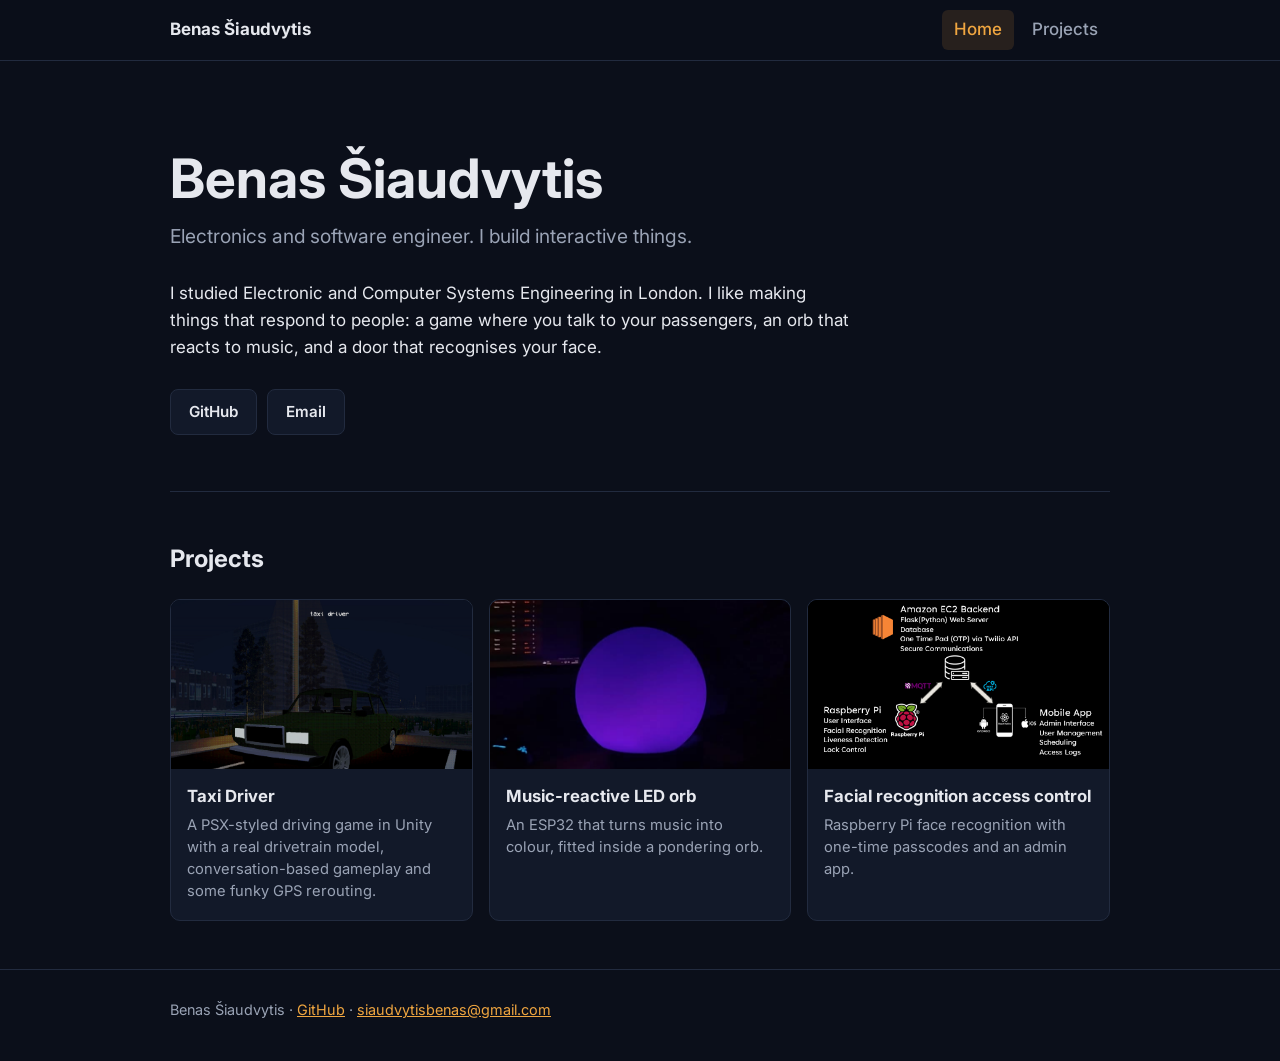
==== index.html @ 27dfde6b "Portfolio website launch" ====
<!doctype html>
<html lang="en">
<head>
  <meta charset="utf-8">
  <meta name="viewport" content="width=device-width, initial-scale=1">
  <title>Benas Šiaudvytis</title>
  <meta name="description" content="Projects by Benas Šiaudvytis: a Unity driving game, a music-reactive LED orb and a facial recognition access system.">
  <link rel="preconnect" href="https://fonts.googleapis.com">
  <link rel="preconnect" href="https://fonts.gstatic.com" crossorigin>
  <link href="https://fonts.googleapis.com/css2?family=Inter:wght@400;500;600;700&display=swap" rel="stylesheet">
  <link rel="stylesheet" href="style.css">
</head>
<body>
  <header class="site-header">
    <div class="wrap">
      <a class="brand" href="index.html">Benas Šiaudvytis</a>
      <nav class="nav">
        <a href="index.html" aria-current="page">Home</a>
        <a href="projects.html">Projects</a>
      </nav>
    </div>
  </header>

  <main class="wrap">
    <section class="hero">
      <h1>Benas Šiaudvytis</h1>
      <p class="tagline">Electronics and software engineer. I build interactive things.</p>
      <p>I studied Electronic and Computer Systems Engineering in London. I like making things that respond to people: a game where you talk to your passengers, an orb that reacts to music, and a door that recognises your face.</p>
      <div class="links">
        <a class="btn" href="https://github.com/FizziMilk">GitHub</a>
        <a class="btn" href="mailto:siaudvytisbenas@gmail.com">Email</a>
      </div>
    </section>

    <section class="section">
      <h2>Projects</h2>
      <div class="cards">
        <a class="card" href="projects.html#taxi">
          <img class="thumb" src="assets/taxi/headline.jpg" alt="A green Lada under a street lamp with the title taxi driver" loading="lazy">
          <div class="body">
            <h3>Taxi Driver</h3>
            <p>A PSX-styled driving game in Unity with a real drivetrain model, conversation-based gameplay and some funky GPS rerouting.</p>
          </div>
        </a>
        <a class="card" href="projects.html#orb">
          <img class="thumb" style="object-position: center" src="assets/orb/orb-music-poster.jpg" alt="The orb glowing purple in a dark room" loading="lazy">
          <div class="body">
            <h3>Music-reactive LED orb</h3>
            <p>An ESP32 that turns music into colour, fitted inside a pondering orb.</p>
          </div>
        </a>
        <a class="card" href="projects.html#access">
          <img class="thumb contain" src="assets/iot/system-overview.png" alt="System diagram of the access control system" loading="lazy">
          <div class="body">
            <h3>Facial recognition access control</h3>
            <p>Raspberry Pi face recognition with one-time passcodes and an admin app.</p>
          </div>
        </a>
      </div>
    </section>

  </main>

  <footer class="site-footer">
    <div class="wrap">Benas Šiaudvytis · <a href="https://github.com/FizziMilk">GitHub</a> · <a href="mailto:siaudvytisbenas@gmail.com">siaudvytisbenas@gmail.com</a></div>
  </footer>
</body>
</html>
---- style.css ----
:root {
  /* Night city: deep navy ground, sodium street-lamp amber as the one accent */
  --bg: #0b0f1a;
  --surface: #121929;
  --text: #e6e8ee;
  --muted: #9aa3b5;
  --line: #222b3f;
  --accent: #f0a640;
  --accent-hover: #ffbd5c;
  --accent-soft: rgba(240, 166, 64, 0.12);
  --on-accent: #0b0f1a;
  --media-bg: #070a12;
  --max: 980px;
  color-scheme: dark;
}

* { box-sizing: border-box; }

html { scroll-behavior: smooth; }

body {
  margin: 0;
  background: var(--bg);
  color: var(--text);
  font-family: "Inter", system-ui, -apple-system, "Segoe UI", Roboto, sans-serif;
  font-size: 17px;
  line-height: 1.6;
}

a { color: var(--accent); }
a:hover { text-decoration-thickness: 2px; }
:focus-visible { outline: 2px solid var(--accent); outline-offset: 2px; }

img, video { display: block; max-width: 100%; }

.wrap { max-width: var(--max); margin: 0 auto; padding: 0 20px; }

/* Header and navigation */
.site-header {
  position: sticky; top: 0; z-index: 10;
  background: rgba(11, 15, 26, 0.88);
  backdrop-filter: blur(6px);
  border-bottom: 1px solid var(--line);
}
.site-header .wrap {
  display: flex; align-items: center; justify-content: space-between;
  height: 60px;
}
.brand { font-weight: 700; color: var(--text); text-decoration: none; }
.nav { display: flex; gap: 6px; }
.nav a {
  color: var(--muted); text-decoration: none; font-weight: 500;
  padding: 6px 12px; border-radius: 6px;
}
.nav a:hover { color: var(--text); background: var(--surface); }
.nav a[aria-current="page"] { color: var(--accent); background: var(--accent-soft); }

/* Home page */
.hero { padding: 88px 0 56px; }
.hero h1 { font-size: clamp(2.2rem, 6vw, 3.4rem); line-height: 1.1; margin: 0 0 12px; }
.hero .tagline { font-size: 1.2rem; color: var(--muted); margin: 0 0 28px; max-width: 640px; }
.hero p { max-width: 680px; }

.links { display: flex; flex-wrap: wrap; gap: 10px; margin-top: 28px; }
.btn {
  display: inline-block; padding: 10px 18px; border-radius: 8px;
  border: 1px solid var(--line); background: var(--surface);
  color: var(--text); text-decoration: none; font-weight: 600; font-size: 0.95rem;
}
.btn:hover { border-color: var(--accent); color: var(--accent); }
.btn.primary { background: var(--accent); border-color: var(--accent); color: var(--on-accent); }
.btn.primary:hover { background: var(--accent-hover); border-color: var(--accent-hover); }

.section { padding: 48px 0; border-top: 1px solid var(--line); }
.section h2 { font-size: 1.5rem; margin: 0 0 20px; }

.cards { display: grid; grid-template-columns: repeat(3, 1fr); gap: 16px; }
.card {
  display: block; background: var(--surface); border: 1px solid var(--line);
  border-radius: 10px; overflow: hidden; color: var(--text); text-decoration: none;
}
.card:hover { border-color: var(--accent); }
.card .thumb { aspect-ratio: 16 / 9; background: var(--media-bg); object-fit: cover; object-position: center top; width: 100%; }
.card .thumb.empty {
  display: flex; align-items: center; justify-content: center;
  color: var(--muted); font-size: 0.85rem;
}
.card .body { padding: 14px 16px 18px; }
.card h3 { margin: 0 0 4px; font-size: 1.05rem; }
.card p { margin: 0; color: var(--muted); font-size: 0.92rem; line-height: 1.5; }

.skills { display: grid; grid-template-columns: 180px 1fr; gap: 10px 24px; margin: 0; }
.skills dt { font-weight: 600; }
.skills dd { margin: 0; color: var(--muted); }

/* Projects page */
.page-title { padding: 56px 0 8px; }
.page-title h1 { margin: 0 0 8px; font-size: 2.2rem; }
.page-title p { margin: 0; color: var(--muted); }

.jump { display: flex; flex-wrap: wrap; gap: 8px; margin: 24px 0 0; padding: 0; list-style: none; }
.jump a {
  display: inline-block; padding: 6px 12px; border: 1px solid var(--line);
  border-radius: 999px; color: var(--text); text-decoration: none; font-size: 0.9rem;
}
.jump a:hover { border-color: var(--accent); color: var(--accent); }

.project { padding: 56px 0; border-top: 1px solid var(--line); scroll-margin-top: 70px; }
.project:first-of-type { border-top: 0; }
.project h2 { font-size: 1.8rem; margin: 0 0 4px; }
.project .summary { color: var(--muted); margin: 0 0 24px; font-size: 1.05rem; }

.media { background: var(--media-bg); border-radius: 10px; overflow: hidden; }
.media img, .media video { width: 100%; height: auto; }
figure { margin: 0; }
figcaption { font-size: 0.88rem; color: var(--muted); padding: 8px 2px 0; }

.headline { margin-bottom: 28px; }

.clips { display: grid; grid-template-columns: repeat(2, 1fr); gap: 20px; margin: 28px 0; }
.clips figure:first-child { grid-column: 1 / -1; }

.gallery { display: grid; grid-template-columns: repeat(3, 1fr); gap: 12px; margin: 28px 0; }
.gallery .media { aspect-ratio: 16 / 9; }
.gallery img { height: 100%; object-fit: cover; }

.detail { display: grid; grid-template-columns: repeat(3, 1fr); gap: 24px; margin: 28px 0; }
.detail h3 {
  font-size: 0.8rem; text-transform: uppercase; letter-spacing: 0.06em;
  color: var(--accent); margin: 0 0 8px;
}
.detail p, .detail ul { margin: 0; font-size: 0.95rem; }
.detail ul { padding-left: 18px; }
.detail li { margin-bottom: 6px; }

.tags { display: flex; flex-wrap: wrap; gap: 6px; margin: 20px 0 0; padding: 0; list-style: none; }
.tags li {
  font-size: 0.82rem; padding: 3px 10px; border-radius: 999px;
  background: var(--accent-soft); color: var(--accent);
}
.project-links { margin-top: 16px; font-size: 0.95rem; }

.placeholder {
  aspect-ratio: 16 / 9; display: flex; align-items: center; justify-content: center;
  border: 2px dashed var(--line); border-radius: 10px; color: var(--muted);
  font-size: 0.95rem; text-align: center; padding: 16px; background: var(--surface);
}

.site-footer { border-top: 1px solid var(--line); padding: 28px 0 40px; color: var(--muted); font-size: 0.9rem; }

@media (max-width: 760px) {
  body { font-size: 16px; }
  .hero { padding: 56px 0 40px; }
  .cards, .detail { grid-template-columns: 1fr; }
  .clips { grid-template-columns: 1fr; }
  .gallery { grid-template-columns: repeat(2, 1fr); }
  .skills { grid-template-columns: 1fr; gap: 2px; }
  .skills dd { margin-bottom: 10px; }
  .nav a { padding: 6px 8px; }
}

/* Diagrams and small screenshots keep their own shape instead of being cropped */
.card .thumb.contain { object-fit: contain; object-position: center; background: #000; }
.media.diagram { background: #000; display: flex; justify-content: center; padding: 16px; }
.media.diagram img { width: 100%; max-width: 640px; }
.gallery.natural { grid-template-columns: 1fr 2fr; align-items: start; }
.gallery.natural .media { aspect-ratio: auto; background: var(--surface); }
.gallery.natural img { height: auto; object-fit: contain; }
@media (max-width: 760px) { .gallery.natural { grid-template-columns: 1fr; } }

/* Orb: square clip kept to a sensible size, portrait build photos */
.media.orb-clip { max-width: 560px; margin: 0 auto; }
.gallery.portraits .media { aspect-ratio: 3 / 4; }
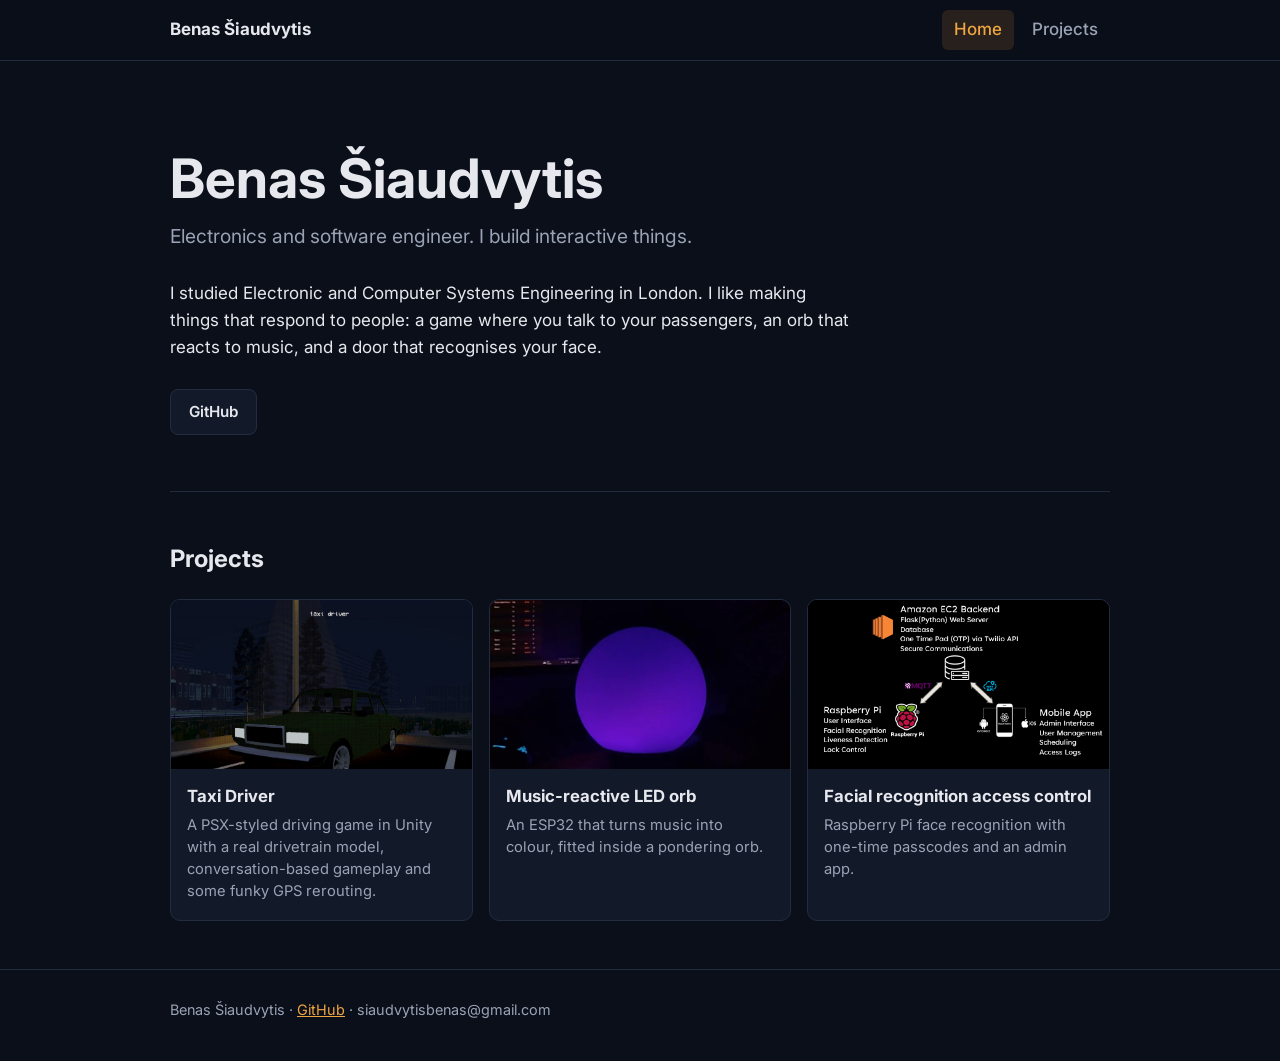
==== commit 2a6d7d4f: "Final fixes" ====
--- a/index.html
+++ b/index.html
@@ -8,15 +8,15 @@
   <link rel="preconnect" href="https://fonts.googleapis.com">
   <link rel="preconnect" href="https://fonts.gstatic.com" crossorigin>
   <link href="https://fonts.googleapis.com/css2?family=Inter:wght@400;500;600;700&display=swap" rel="stylesheet">
-  <link rel="stylesheet" href="style.css">
+  <link rel="stylesheet" href="style.css?v=2">
 </head>
 <body>
   <header class="site-header">
     <div class="wrap">
-      <a class="brand" href="index.html">Benas Šiaudvytis</a>
+      <a class="brand" href="/">Benas Šiaudvytis</a>
       <nav class="nav">
-        <a href="index.html" aria-current="page">Home</a>
-        <a href="projects.html">Projects</a>
+        <a href="/" aria-current="page">Home</a>
+        <a href="/projects">Projects</a>
       </nav>
     </div>
   </header>
@@ -28,28 +28,27 @@
       <p>I studied Electronic and Computer Systems Engineering in London. I like making things that respond to people: a game where you talk to your passengers, an orb that reacts to music, and a door that recognises your face.</p>
       <div class="links">
         <a class="btn" href="https://github.com/FizziMilk">GitHub</a>
-        <a class="btn" href="mailto:siaudvytisbenas@gmail.com">Email</a>
       </div>
     </section>
 
     <section class="section">
       <h2>Projects</h2>
       <div class="cards">
-        <a class="card" href="projects.html#taxi">
+        <a class="card" href="/projects#taxi">
           <img class="thumb" src="assets/taxi/headline.jpg" alt="A green Lada under a street lamp with the title taxi driver" loading="lazy">
           <div class="body">
             <h3>Taxi Driver</h3>
             <p>A PSX-styled driving game in Unity with a real drivetrain model, conversation-based gameplay and some funky GPS rerouting.</p>
           </div>
         </a>
-        <a class="card" href="projects.html#orb">
+        <a class="card" href="/projects#orb">
           <img class="thumb" style="object-position: center" src="assets/orb/orb-music-poster.jpg" alt="The orb glowing purple in a dark room" loading="lazy">
           <div class="body">
             <h3>Music-reactive LED orb</h3>
             <p>An ESP32 that turns music into colour, fitted inside a pondering orb.</p>
           </div>
         </a>
-        <a class="card" href="projects.html#access">
+        <a class="card" href="/projects#access">
           <img class="thumb contain" src="assets/iot/system-overview.png" alt="System diagram of the access control system" loading="lazy">
           <div class="body">
             <h3>Facial recognition access control</h3>
@@ -62,7 +61,7 @@
   </main>
 
   <footer class="site-footer">
-    <div class="wrap">Benas Šiaudvytis · <a href="https://github.com/FizziMilk">GitHub</a> · <a href="mailto:siaudvytisbenas@gmail.com">siaudvytisbenas@gmail.com</a></div>
+    <div class="wrap">Benas Šiaudvytis · <a href="https://github.com/FizziMilk">GitHub</a> · siaudvytisbenas@gmail.com</div>
   </footer>
 </body>
 </html>
--- a/style.css
+++ b/style.css
@@ -171,3 +171,11 @@
 /* Orb: square clip kept to a sensible size, portrait build photos */
 .media.orb-clip { max-width: 560px; margin: 0 auto; }
 .gallery.portraits .media { aspect-ratio: 3 / 4; }
+
+/* Orb control app: phone screenshots in a row */
+h3.sub { font-size: 1.1rem; margin: 36px 0 4px; }
+.sub-intro { color: var(--muted); margin: 0; font-size: 0.95rem; }
+.gallery.app-shots { grid-template-columns: repeat(4, 1fr); margin-top: 16px; }
+.gallery.app-shots .media { aspect-ratio: 412 / 915; background: var(--surface); }
+.gallery.app-shots img { object-position: top; }
+@media (max-width: 760px) { .gallery.app-shots { grid-template-columns: repeat(2, 1fr); } }
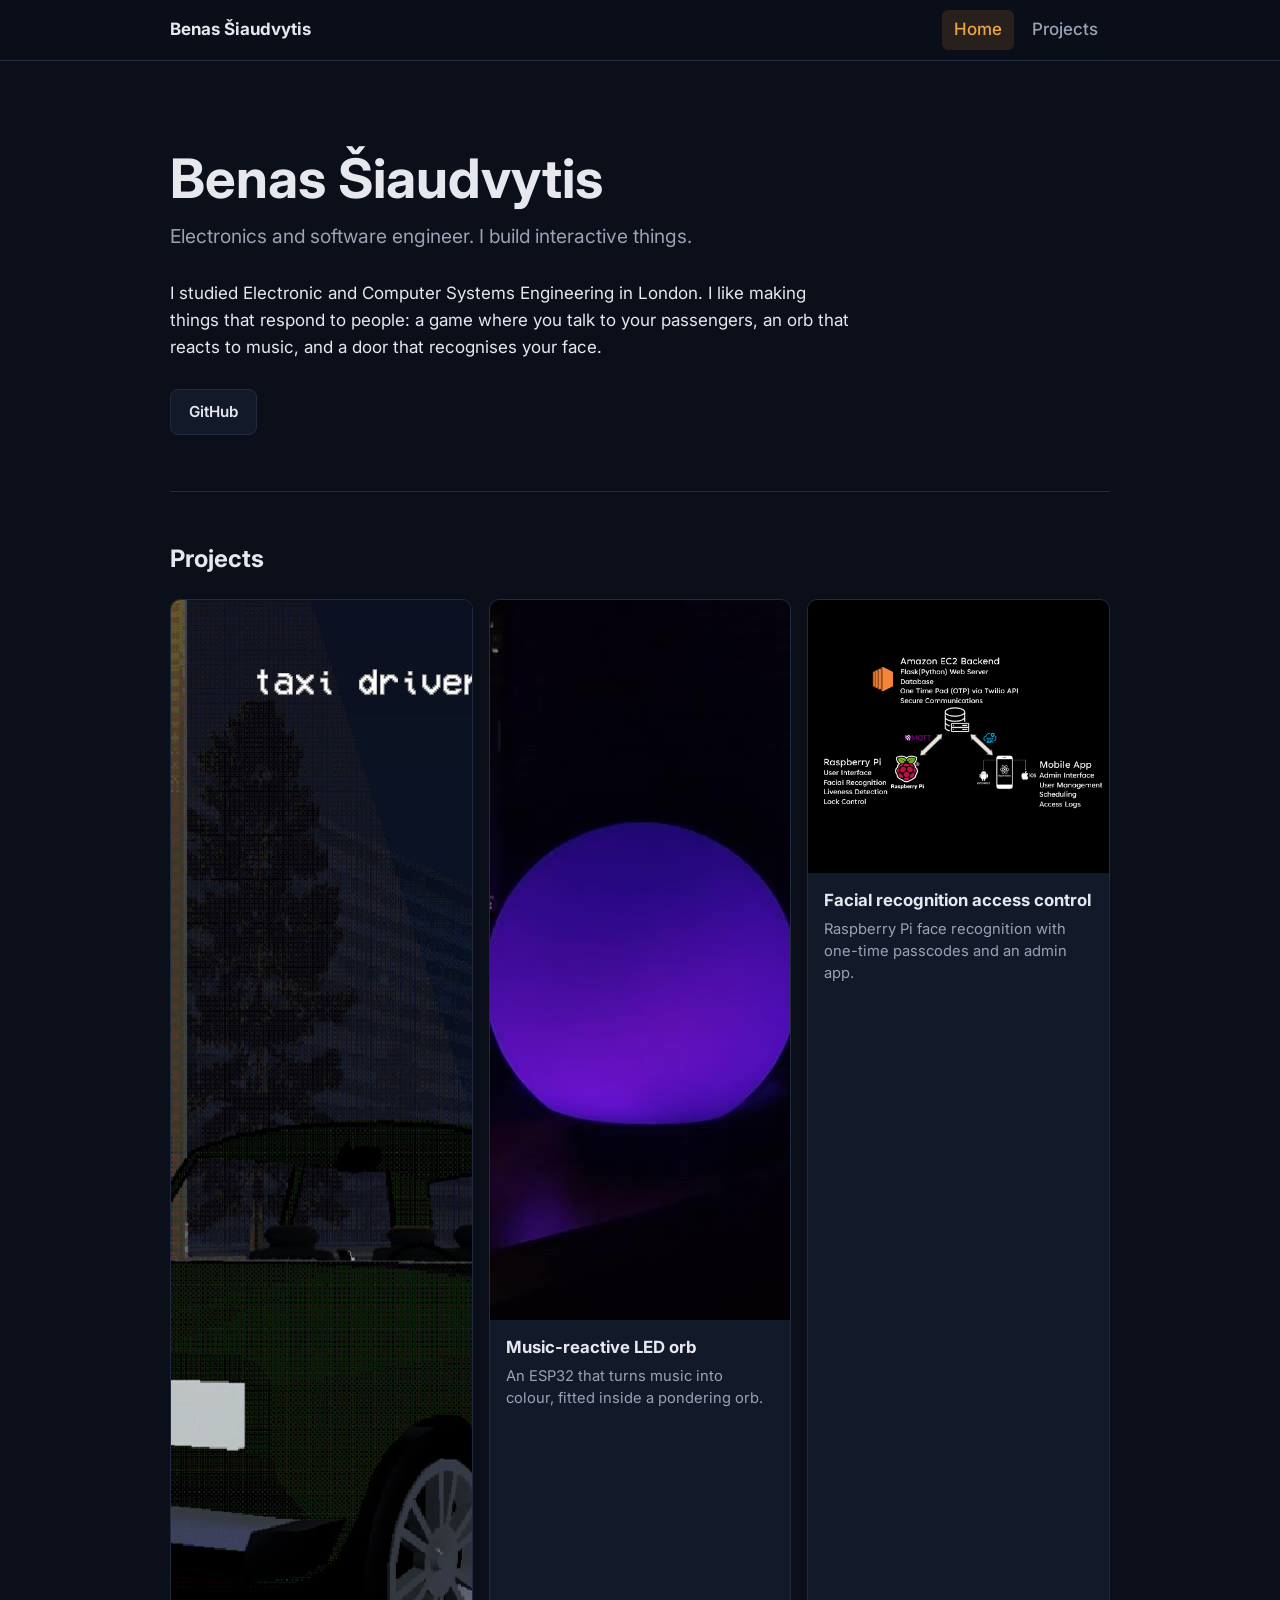
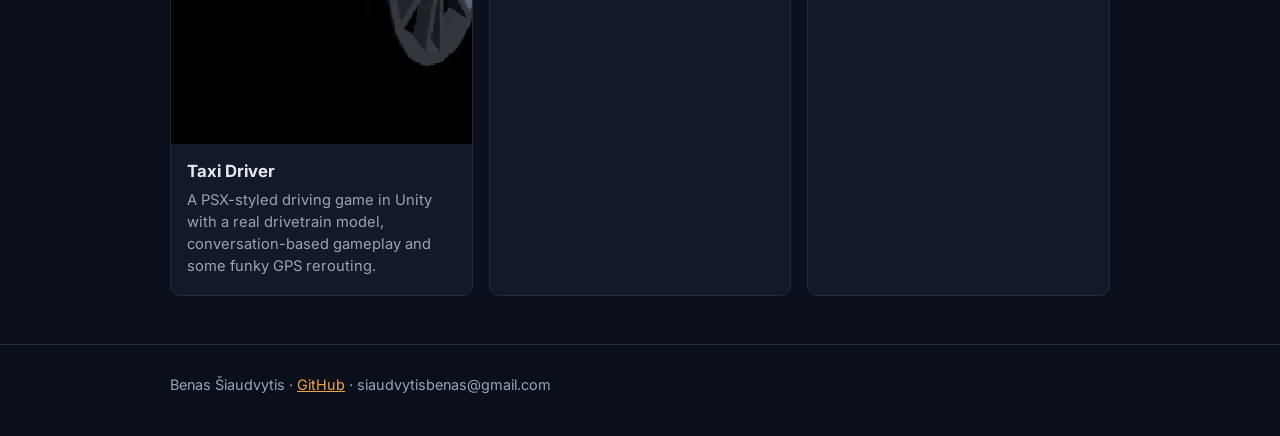
==== commit 67211daa: "Fixed lazy loading issue" ====
--- a/index.html
+++ b/index.html
@@ -35,21 +35,21 @@
       <h2>Projects</h2>
       <div class="cards">
         <a class="card" href="/projects#taxi">
-          <img class="thumb" src="assets/taxi/headline.jpg" alt="A green Lada under a street lamp with the title taxi driver" loading="lazy">
+          <img width="1769" height="1144" class="thumb" src="assets/taxi/headline.jpg" alt="A green Lada under a street lamp with the title taxi driver" loading="lazy">
           <div class="body">
             <h3>Taxi Driver</h3>
             <p>A PSX-styled driving game in Unity with a real drivetrain model, conversation-based gameplay and some funky GPS rerouting.</p>
           </div>
         </a>
         <a class="card" href="/projects#orb">
-          <img class="thumb" style="object-position: center" src="assets/orb/orb-music-poster.jpg" alt="The orb glowing purple in a dark room" loading="lazy">
+          <img width="720" height="720" class="thumb" style="object-position: center" src="assets/orb/orb-music-poster.jpg" alt="The orb glowing purple in a dark room" loading="lazy">
           <div class="body">
             <h3>Music-reactive LED orb</h3>
             <p>An ESP32 that turns music into colour, fitted inside a pondering orb.</p>
           </div>
         </a>
         <a class="card" href="/projects#access">
-          <img class="thumb contain" src="assets/iot/system-overview.png" alt="System diagram of the access control system" loading="lazy">
+          <img width="489" height="273" class="thumb contain" src="assets/iot/system-overview.png" alt="System diagram of the access control system" loading="lazy">
           <div class="body">
             <h3>Facial recognition access control</h3>
             <p>Raspberry Pi face recognition with one-time passcodes and an admin app.</p>
--- a/style.css
+++ b/style.css
@@ -179,3 +179,7 @@
 .gallery.app-shots .media { aspect-ratio: 412 / 915; background: var(--surface); }
 .gallery.app-shots img { object-position: top; }
 @media (max-width: 760px) { .gallery.app-shots { grid-template-columns: repeat(2, 1fr); } }
+
+/* Reserve space for media before it loads, so jumping to a section lands in the right place */
+.clips video { aspect-ratio: 16 / 9; }
+.media.orb-clip video { aspect-ratio: 1 / 1; }
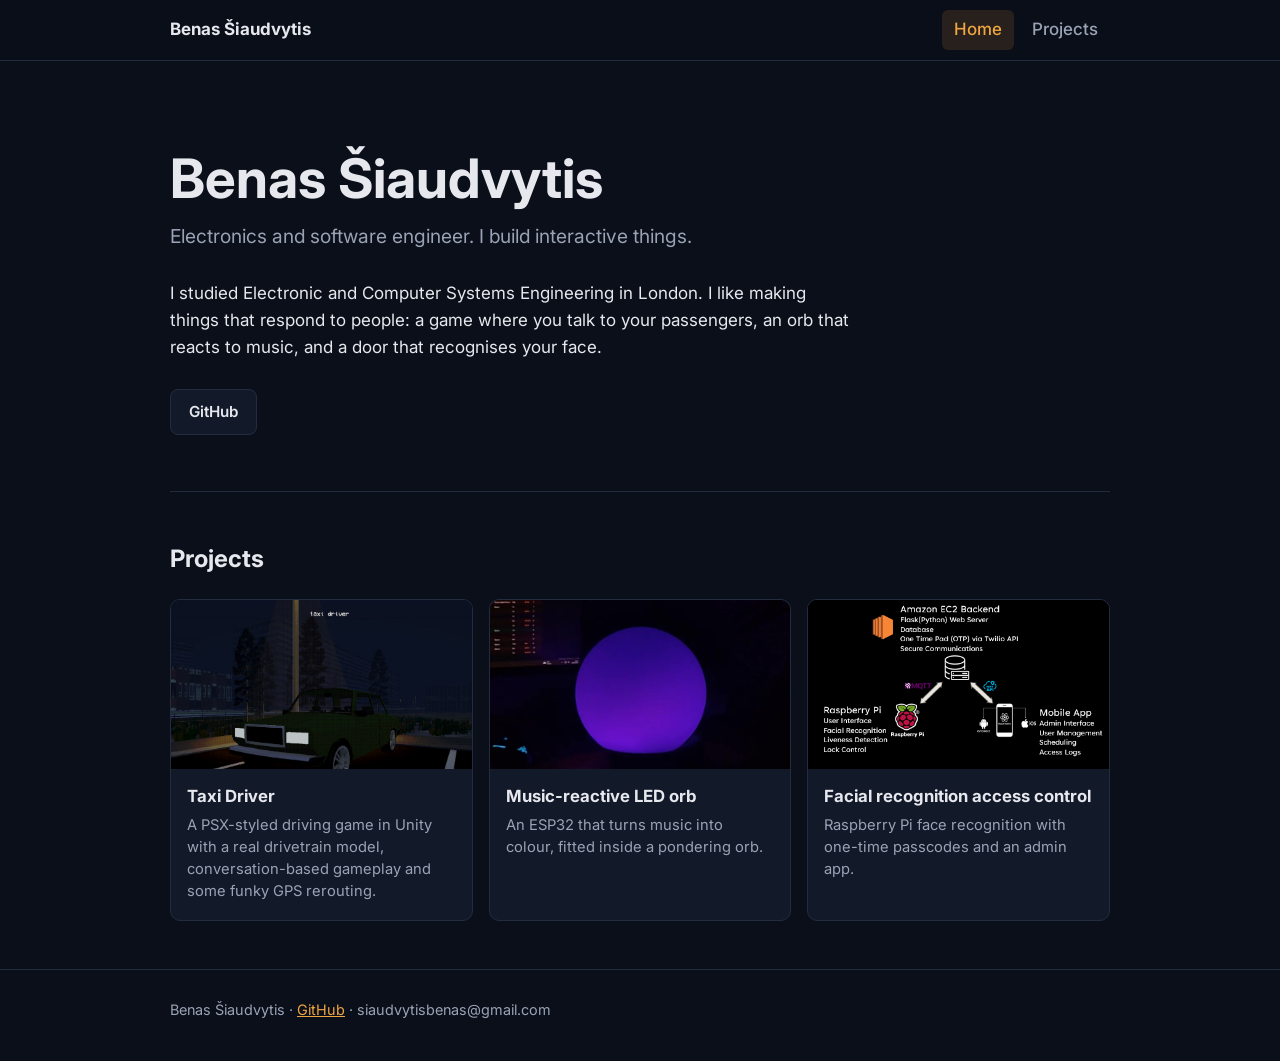
==== commit 3dcd2d45: "Fixed format issues" ====
--- a/index.html
+++ b/index.html
@@ -8,7 +8,7 @@
   <link rel="preconnect" href="https://fonts.googleapis.com">
   <link rel="preconnect" href="https://fonts.gstatic.com" crossorigin>
   <link href="https://fonts.googleapis.com/css2?family=Inter:wght@400;500;600;700&display=swap" rel="stylesheet">
-  <link rel="stylesheet" href="style.css?v=2">
+  <link rel="stylesheet" href="style.css?v=3">
 </head>
 <body>
   <header class="site-header">
--- a/style.css
+++ b/style.css
@@ -31,7 +31,7 @@
 a:hover { text-decoration-thickness: 2px; }
 :focus-visible { outline: 2px solid var(--accent); outline-offset: 2px; }
 
-img, video { display: block; max-width: 100%; }
+img, video { display: block; max-width: 100%; height: auto; }
 
 .wrap { max-width: var(--max); margin: 0 auto; padding: 0 20px; }
 
